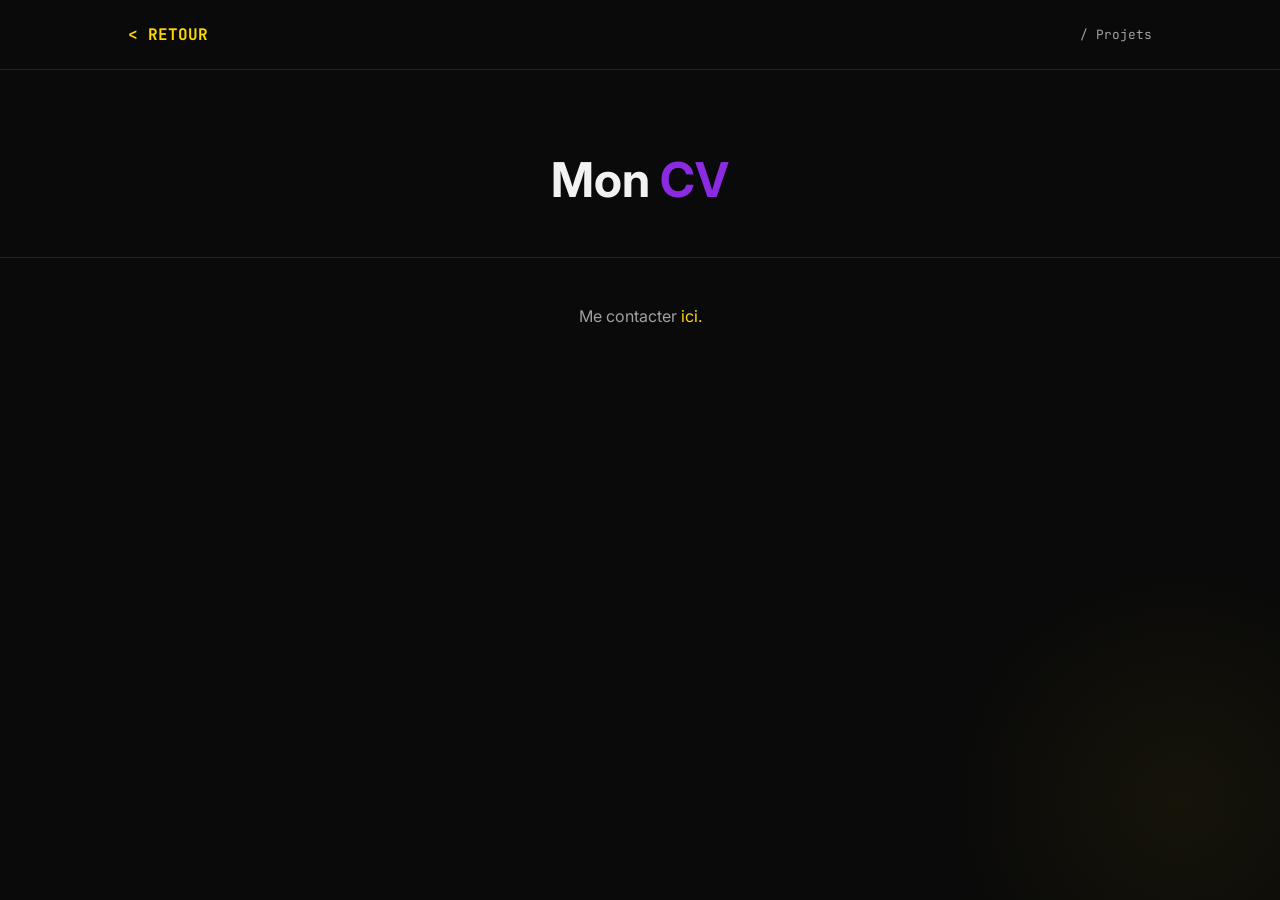
==== cv.html @ 7f32418c ";" ====
<!DOCTYPE html>
<html lang="fr">
<head>
    <meta charset="UTF-8">
    <meta name="viewport" content="width=device-width, initial-scale=1.0">
    <title>Portfolio | Mes Projets</title>
    <link href="https://fonts.googleapis.com/css2?family=Inter:wght@400;700&family=JetBrains+Mono:wght@400;500&display=swap" rel="stylesheet">
    <link href="cv.css" rel="stylesheet">

</head>
<body>

    <div class="glow-right"></div>

    <nav>
        <a href="index.html" class="logo">&lt; RETOUR</a>
        <div style="font-family: var(--font-code); font-size: 0.8rem; color: var(--text-dim);">/ Projets</div>
    </nav>

    <header class="project-header">
        <h1>Mon <span>CV</span></h1>
    </header>

    </main>

    <footer>
        <p>Me contacter <span style="color: var(--primary-yellow);">ici.</span></p>
    </footer>

</body>
</html>
---- cv.css ----
:root {
            --bg-color: #0A0A0A;
            --card-bg: #141414;
            --primary-yellow: #FFD700;
            --accent-violet: #8A2BE2;
            --text-main: #F2F2F2;
            --text-dim: #A0A0A0;
            --font-main: 'Inter', sans-serif;
            --font-code: 'JetBrains Mono', monospace;
        }

        * { margin: 0; padding: 0; box-sizing: border-box; }

        body {
            background-color: var(--bg-color);
            color: var(--text-main);
            font-family: var(--font-main);
            overflow-x: hidden;
        }

        /* --- Background Decor --- */
        .glow-right {
            position: fixed;
            width: 500px;
            height: 500px;
            background: radial-gradient(circle, rgba(255, 215, 0, 0.05) 0%, transparent 70%);
            bottom: -150px;
            right: -150px;
            z-index: -1;
        }

        nav {
            display: flex;
            justify-content: space-between;
            align-items: center;
            padding: 1.5rem 10%;
            border-bottom: 1px solid #222;
        }

        .logo { font-family: var(--font-code); color: var(--primary-yellow); font-weight: bold; text-decoration: none; }

        /* --- Project Header --- */
        .project-header {
            padding: 5rem 10% 2rem 10%;
            text-align: center;
        }

        .project-header h1 {
            font-size: 3rem;
            margin-bottom: 1rem;
        }

        .project-header h1 span { color: var(--accent-violet); }

        .filter-tags {
            display: flex;
            justify-content: center;
            gap: 1rem;
            margin-bottom: 3rem;
            font-family: var(--font-code);
            font-size: 0.8rem;
        }

        .tag {
            padding: 5px 15px;
            border: 1px solid #333;
            border-radius: 20px;
            color: var(--text-dim);
        }

        .tag.active { border-color: var(--primary-yellow); color: var(--primary-yellow); }

        /* --- Projects Grid --- */
        .projects-container {
            display: grid;
            grid-template-columns: repeat(auto-fit, minmax(350px, 1fr));
            gap: 2.5rem;
            padding: 0 10% 5rem 10%;
        }

        .project-card {
            background: var(--card-bg);
            border-radius: 20px;
            overflow: hidden;
            border: 1px solid #222;
            transition: transform 0.4s ease, border-color 0.4s ease;
            position: relative;
        }

        .project-card-link {
            text-decoration: none; /* Supprime le soulignement */
            color: inherit;       /* Force le texte à garder ses couleurs d'origine (blanc, gris, jaune) */
            display: block;       /* Assure que tout l'espace de la carte est cliquable */
}

        .project-card:hover {
            transform: translateY(-10px);
            border-color: var(--accent-violet);
        }

        .project-image {
            width: 100%;
            height: 220px;
            background: linear-gradient(45deg, #1a1a1a, #252525);
            display: flex;
            align-items: center;
            justify-content: center;
            position: relative;
            overflow: hidden;
        }

        /* Simulation d'image avec un effet violet */
        .project-image::after {
            content: "";
            position: absolute;
            width: 100%;
            height: 100%;
            background: rgba(138, 43, 226, 0.1);
        }

        .project-image img {
            width: 110%;
            opacity: 0.5;
            filter: grayscale(1);
            margin-left: 20px;
        }

        .project-content {
            padding: 1.5rem;
        }

        .project-category {
            font-family: var(--font-code);
            color: var(--accent-violet);
            font-size: 0.75rem;
            text-transform: uppercase;
            letter-spacing: 2px;
            margin-bottom: 0.5rem;
            display: block;
        }

        .project-title {
            font-size: 1.5rem;
            margin-bottom: 1rem;
            color: var(--text-main);
        }

        .project-description {
            color: var(--text-dim);
            font-size: 0.95rem;
            margin-bottom: 1.5rem;
        }

        .project-tech {
            display: flex;
            gap: 10px;
            margin-bottom: 1.5rem;
        }

        .tech-pill {
            font-size: 0.7rem;
            background: #1f1f1f;
            padding: 4px 10px;
            border-radius: 4px;
            color: var(--primary-yellow);
        }

        .project-link {
            text-decoration: none;
            color: var(--text-main);
            font-weight: bold;
            font-size: 0.9rem;
            display: flex;
            align-items: center;
            gap: 5px;
            transition: color 0.3s;
        }

        .project-link:hover { color: var(--primary-yellow); }

        footer {
            text-align: center;
            padding: 3rem;
            border-top: 1px solid #222;
            color: var(--text-dim);
        }

        @media (max-width: 600px) {
            .projects-container { grid-template-columns: 1fr; }
        }
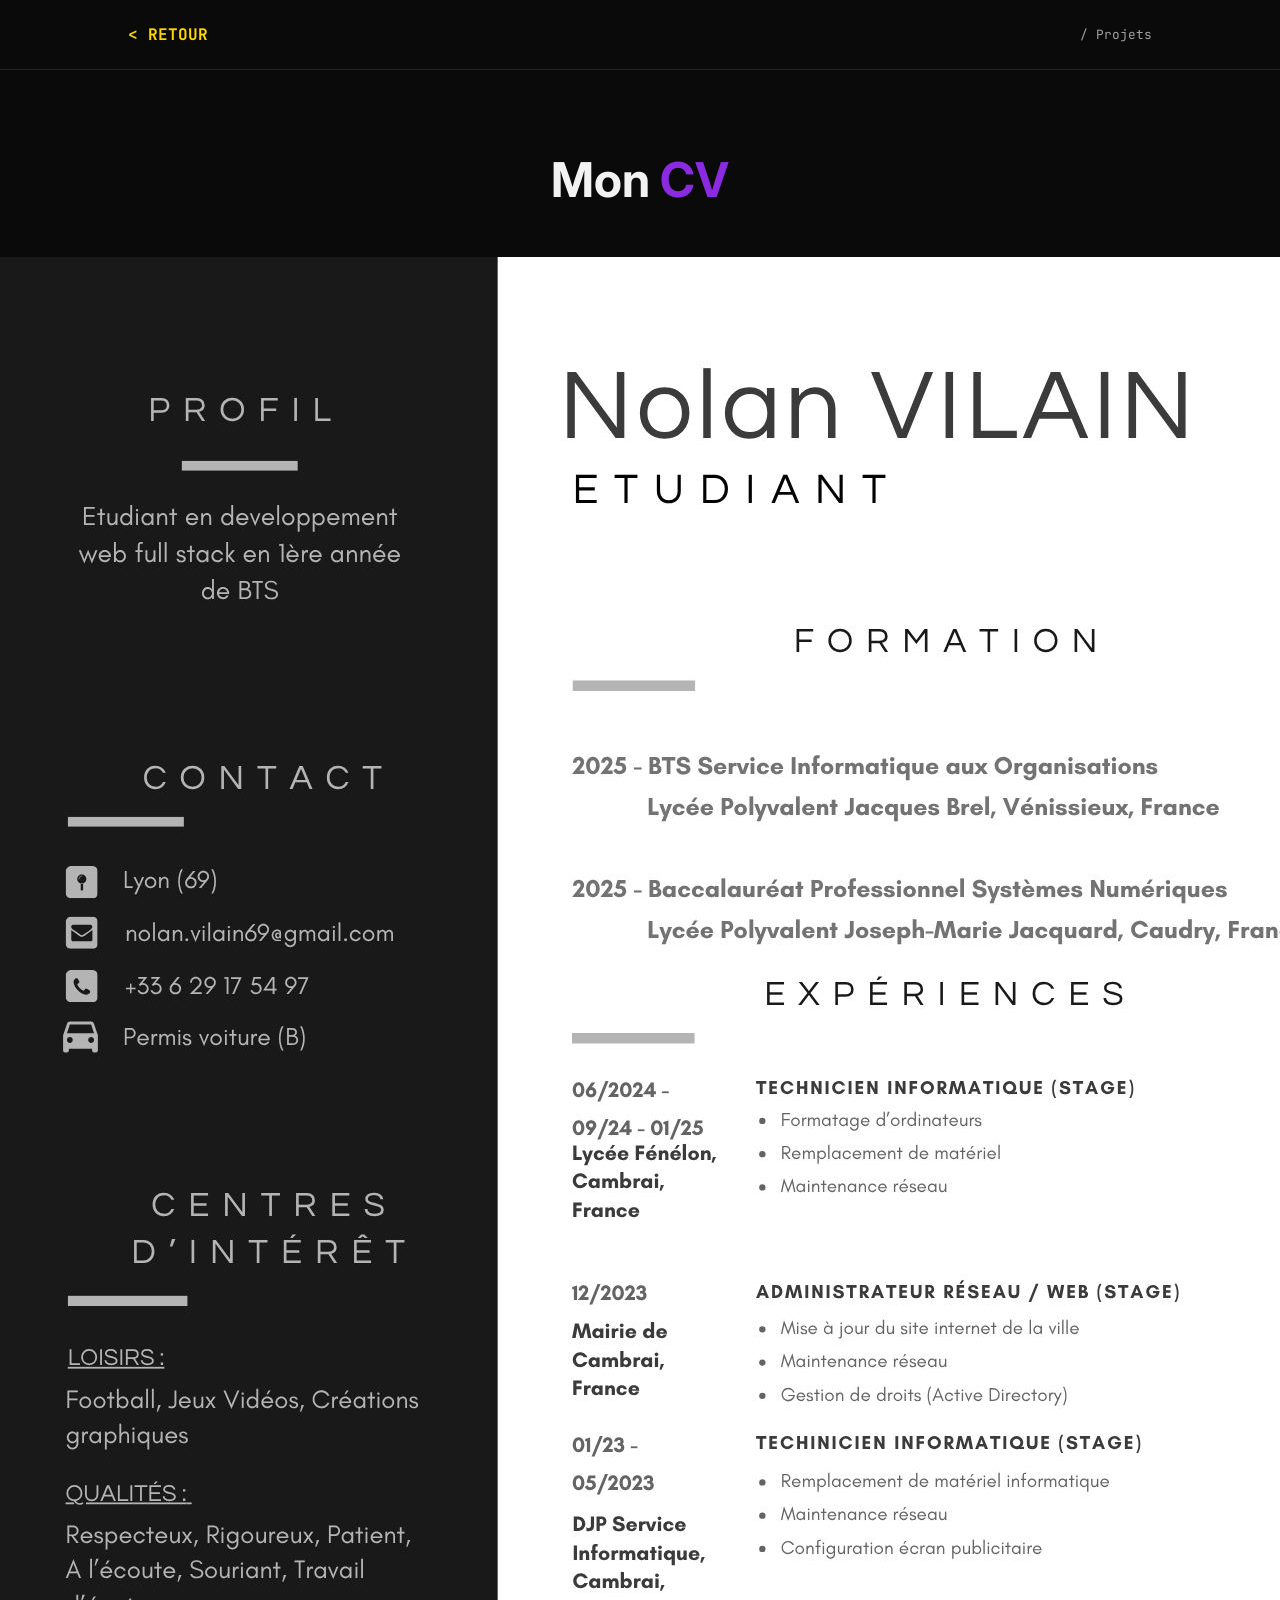
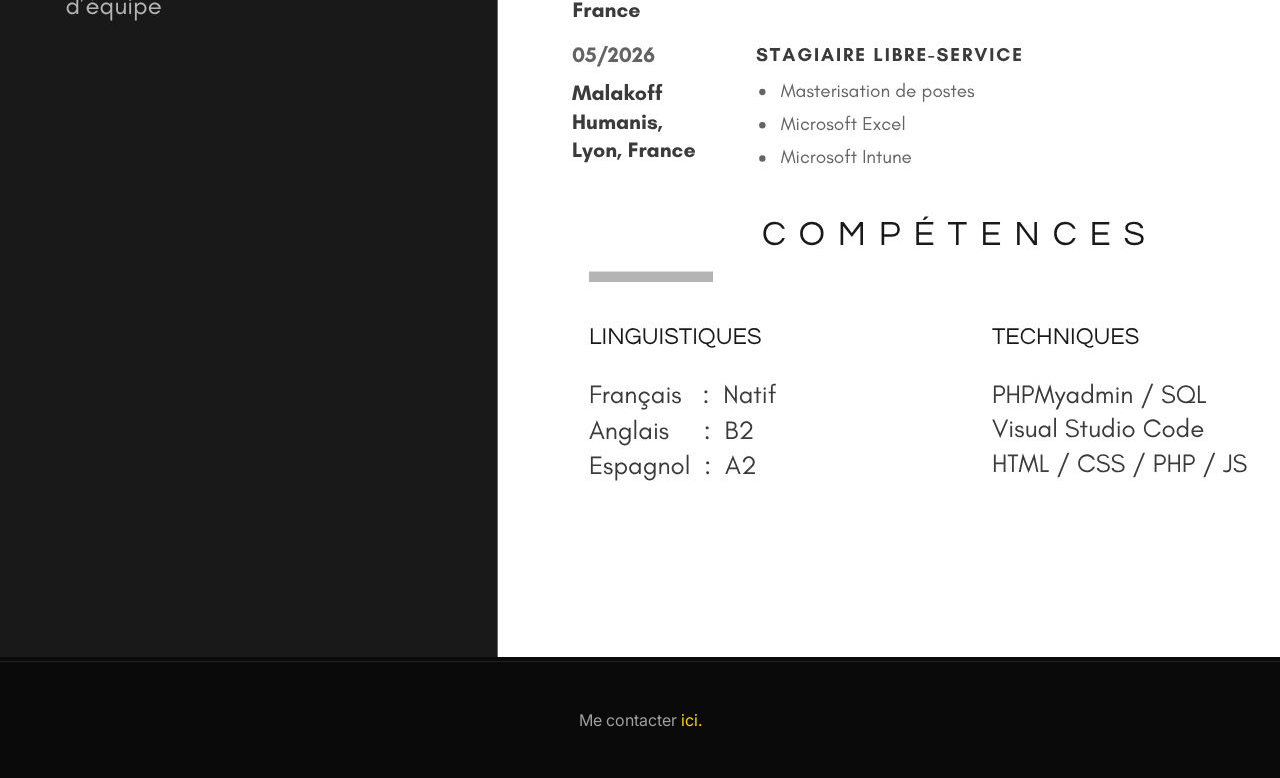
==== commit 6c30cd09: "s" ====
--- a/cv.html
+++ b/cv.html
@@ -20,7 +20,8 @@
     <header class="project-header">
         <h1>Mon <span>CV</span></h1>
     </header>
-
+    <main>
+        <img src="ressources/CV_VILAIN_Nolan_Etudiant_Informatique.jpg">
     </main>
 
     <footer>
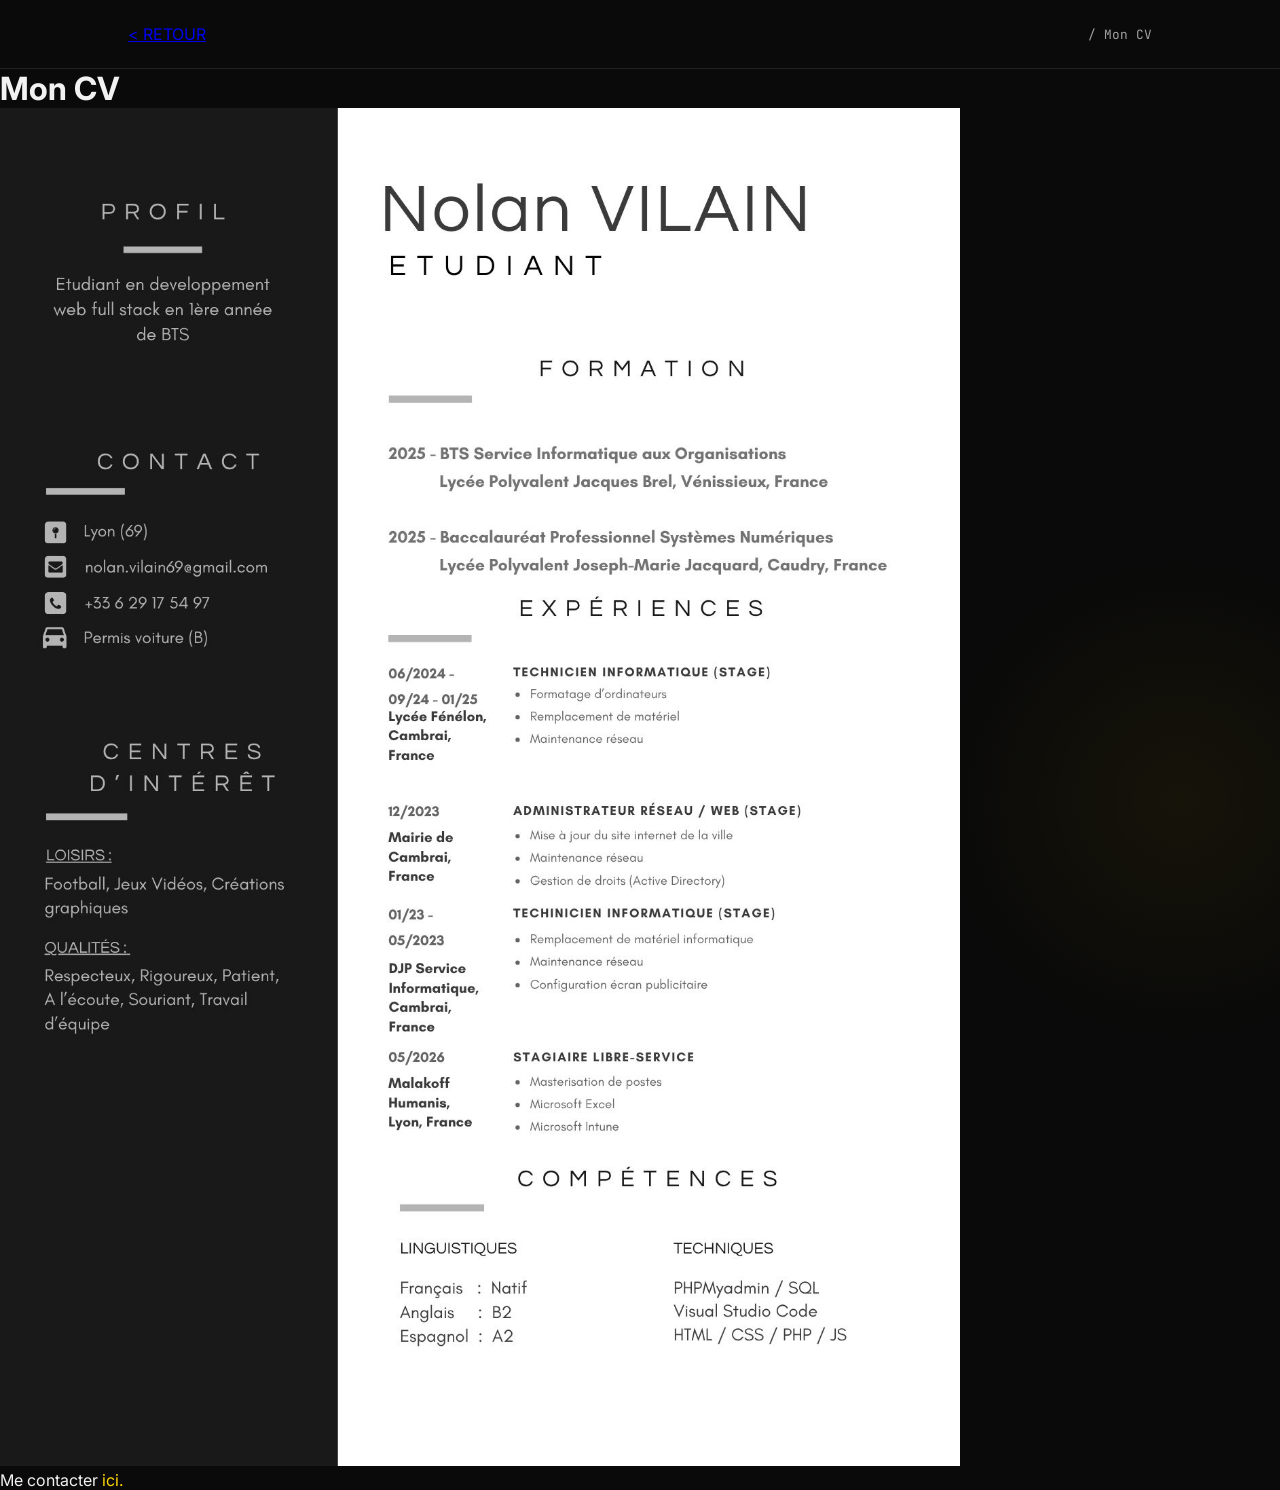
==== commit 25c08c90: "d" ====
--- a/cv.html
+++ b/cv.html
@@ -14,7 +14,7 @@
 
     <nav>
         <a href="index.html" class="logo">&lt; RETOUR</a>
-        <div style="font-family: var(--font-code); font-size: 0.8rem; color: var(--text-dim);">/ Projets</div>
+        <div style="font-family: var(--font-code); font-size: 0.8rem; color: var(--text-dim);">/ Mon CV</div>
     </nav>
 
     <header class="project-header">
--- a/cv.css
+++ b/cv.css
@@ -37,154 +37,7 @@
             border-bottom: 1px solid #222;
         }
 
-        .logo { font-family: var(--font-code); color: var(--primary-yellow); font-weight: bold; text-decoration: none; }
-
-        /* --- Project Header --- */
-        .project-header {
-            padding: 5rem 10% 2rem 10%;
-            text-align: center;
-        }
-
-        .project-header h1 {
-            font-size: 3rem;
-            margin-bottom: 1rem;
-        }
-
-        .project-header h1 span { color: var(--accent-violet); }
-
-        .filter-tags {
-            display: flex;
-            justify-content: center;
-            gap: 1rem;
-            margin-bottom: 3rem;
-            font-family: var(--font-code);
-            font-size: 0.8rem;
-        }
-
-        .tag {
-            padding: 5px 15px;
-            border: 1px solid #333;
-            border-radius: 20px;
-            color: var(--text-dim);
-        }
-
-        .tag.active { border-color: var(--primary-yellow); color: var(--primary-yellow); }
-
-        /* --- Projects Grid --- */
-        .projects-container {
-            display: grid;
-            grid-template-columns: repeat(auto-fit, minmax(350px, 1fr));
-            gap: 2.5rem;
-            padding: 0 10% 5rem 10%;
-        }
-
-        .project-card {
-            background: var(--card-bg);
-            border-radius: 20px;
-            overflow: hidden;
-            border: 1px solid #222;
-            transition: transform 0.4s ease, border-color 0.4s ease;
-            position: relative;
-        }
-
-        .project-card-link {
-            text-decoration: none; /* Supprime le soulignement */
-            color: inherit;       /* Force le texte à garder ses couleurs d'origine (blanc, gris, jaune) */
-            display: block;       /* Assure que tout l'espace de la carte est cliquable */
-}
-
-        .project-card:hover {
-            transform: translateY(-10px);
-            border-color: var(--accent-violet);
-        }
-
-        .project-image {
-            width: 100%;
-            height: 220px;
-            background: linear-gradient(45deg, #1a1a1a, #252525);
-            display: flex;
-            align-items: center;
-            justify-content: center;
-            position: relative;
-            overflow: hidden;
-        }
-
-        /* Simulation d'image avec un effet violet */
-        .project-image::after {
-            content: "";
-            position: absolute;
-            width: 100%;
-            height: 100%;
-            background: rgba(138, 43, 226, 0.1);
-        }
-
-        .project-image img {
-            width: 110%;
-            opacity: 0.5;
-            filter: grayscale(1);
-            margin-left: 20px;
-        }
-
-        .project-content {
-            padding: 1.5rem;
-        }
-
-        .project-category {
-            font-family: var(--font-code);
-            color: var(--accent-violet);
-            font-size: 0.75rem;
-            text-transform: uppercase;
-            letter-spacing: 2px;
-            margin-bottom: 0.5rem;
-            display: block;
-        }
-
-        .project-title {
-            font-size: 1.5rem;
-            margin-bottom: 1rem;
-            color: var(--text-main);
-        }
-
-        .project-description {
-            color: var(--text-dim);
-            font-size: 0.95rem;
-            margin-bottom: 1.5rem;
-        }
-
-        .project-tech {
-            display: flex;
-            gap: 10px;
-            margin-bottom: 1.5rem;
-        }
-
-        .tech-pill {
-            font-size: 0.7rem;
-            background: #1f1f1f;
-            padding: 4px 10px;
-            border-radius: 4px;
-            color: var(--primary-yellow);
-        }
-
-        .project-link {
-            text-decoration: none;
-            color: var(--text-main);
-            font-weight: bold;
-            font-size: 0.9rem;
-            display: flex;
-            align-items: center;
-            gap: 5px;
-            transition: color 0.3s;
-        }
-
-        .project-link:hover { color: var(--primary-yellow); }
-
-        footer {
-            text-align: center;
-            padding: 3rem;
-            border-top: 1px solid #222;
-            color: var(--text-dim);
-        }
-
-        @media (max-width: 600px) {
-            .projects-container { grid-template-columns: 1fr; }
+        img {
+            height: 75%;
+            width: 75%;
         }
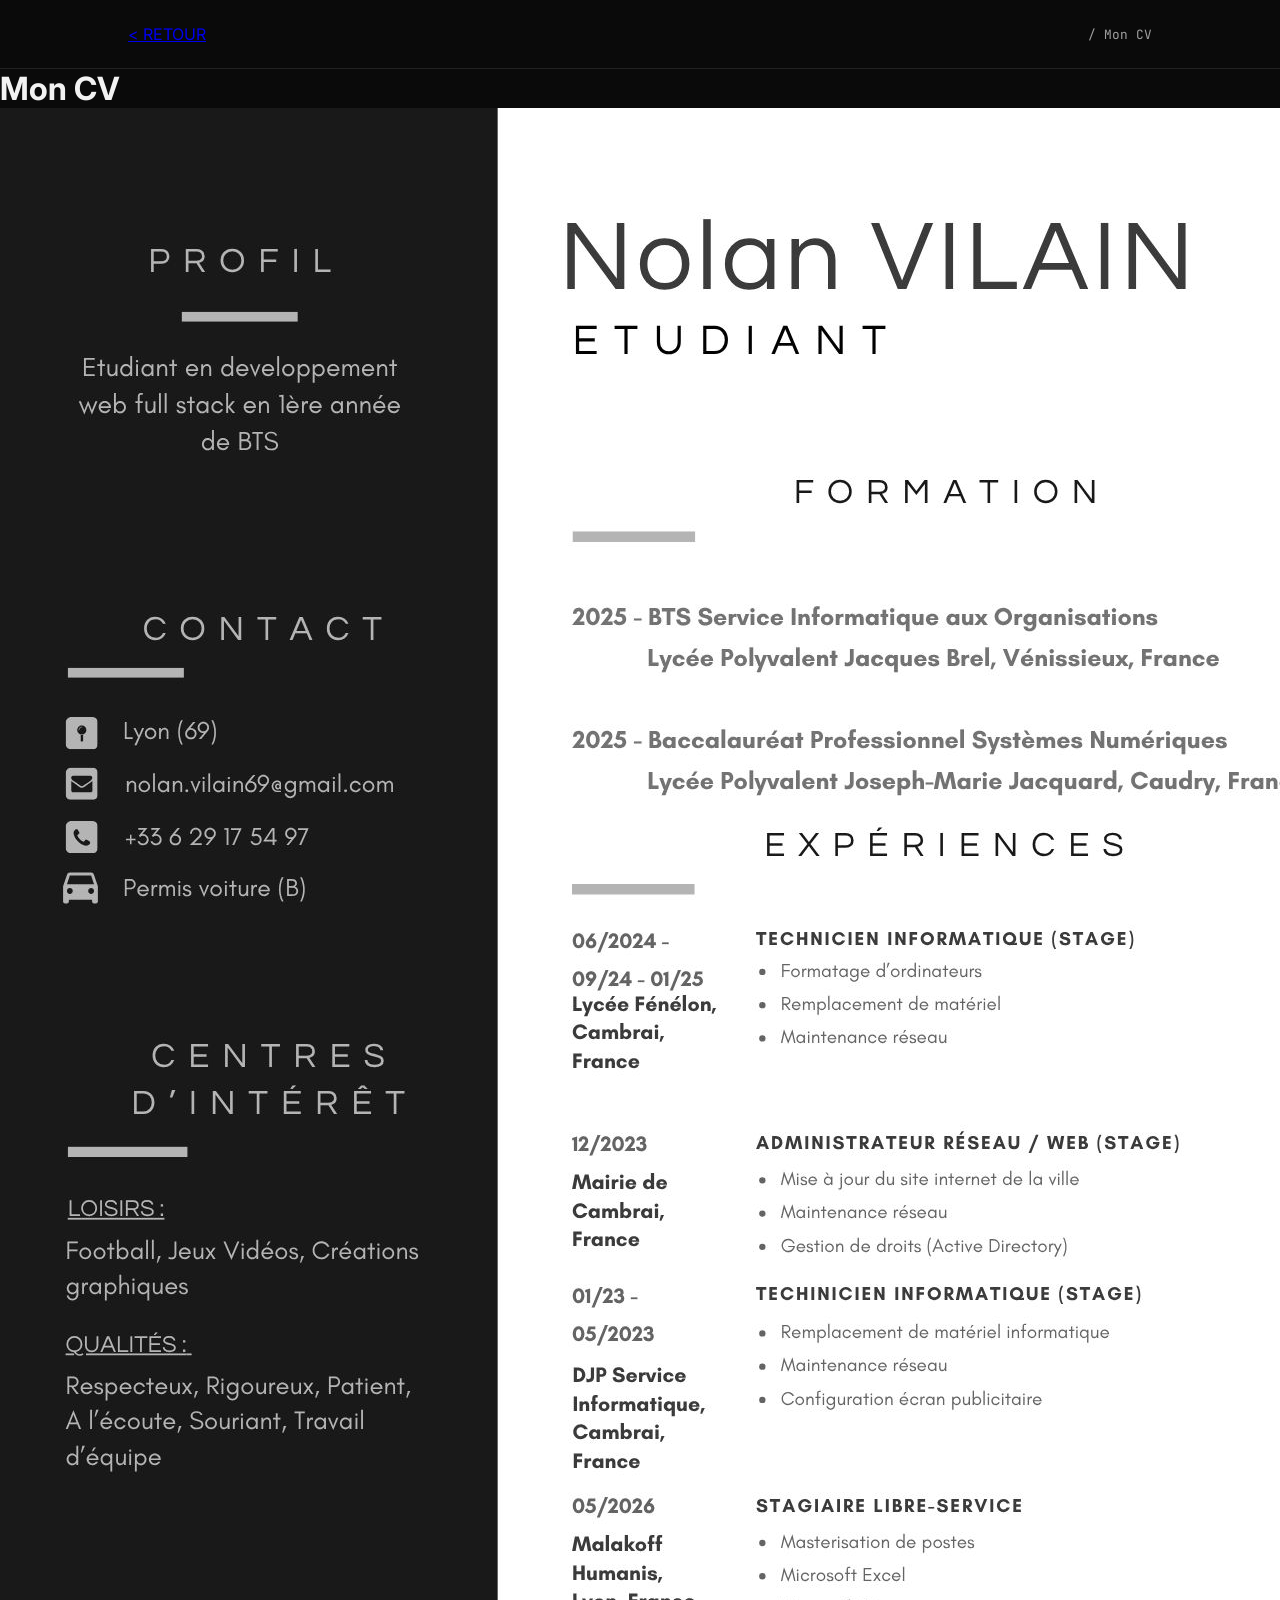
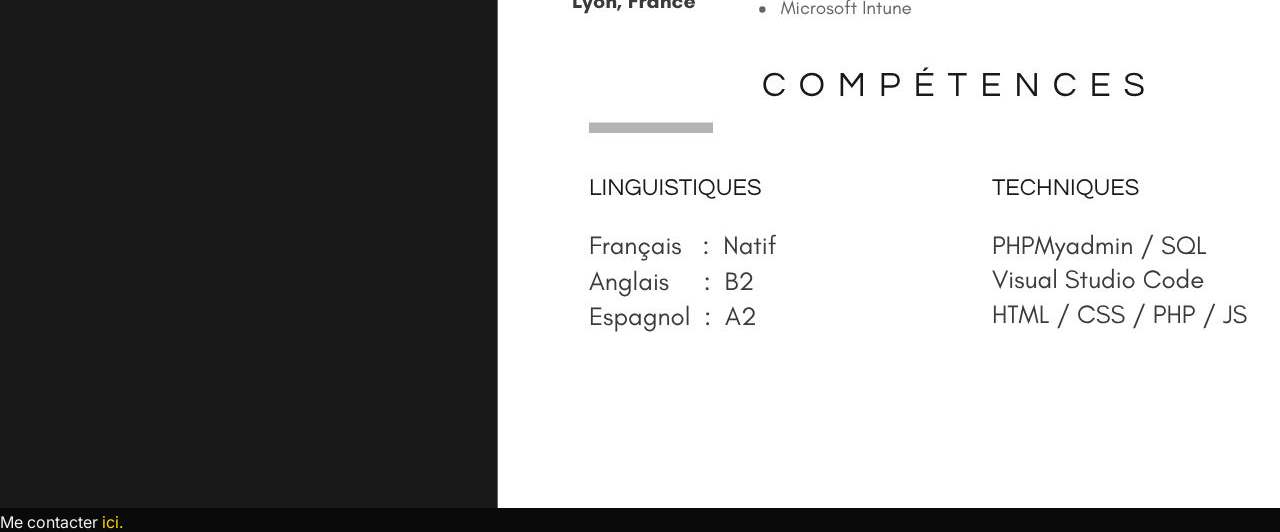
==== commit 71e73b49: "d" ====
--- a/cv.html
+++ b/cv.html
@@ -21,8 +21,11 @@
         <h1>Mon <span>CV</span></h1>
     </header>
     <main>
+
+        <div class="image_container">
         <img src="ressources/CV_VILAIN_Nolan_Etudiant_Informatique.jpg">
     </main>
+    </div>
 
     <footer>
         <p>Me contacter <span style="color: var(--primary-yellow);">ici.</span></p>
--- a/cv.css
+++ b/cv.css
@@ -37,7 +37,10 @@
             border-bottom: 1px solid #222;
         }
 
-        img {
-            height: 75%;
-            width: 75%;
-        }+        .image-container {
+    display: flex;
+    justify-content: center;
+    align-items: center;    
+    width: 100%;
+    min-height: 100vh;       
+}
